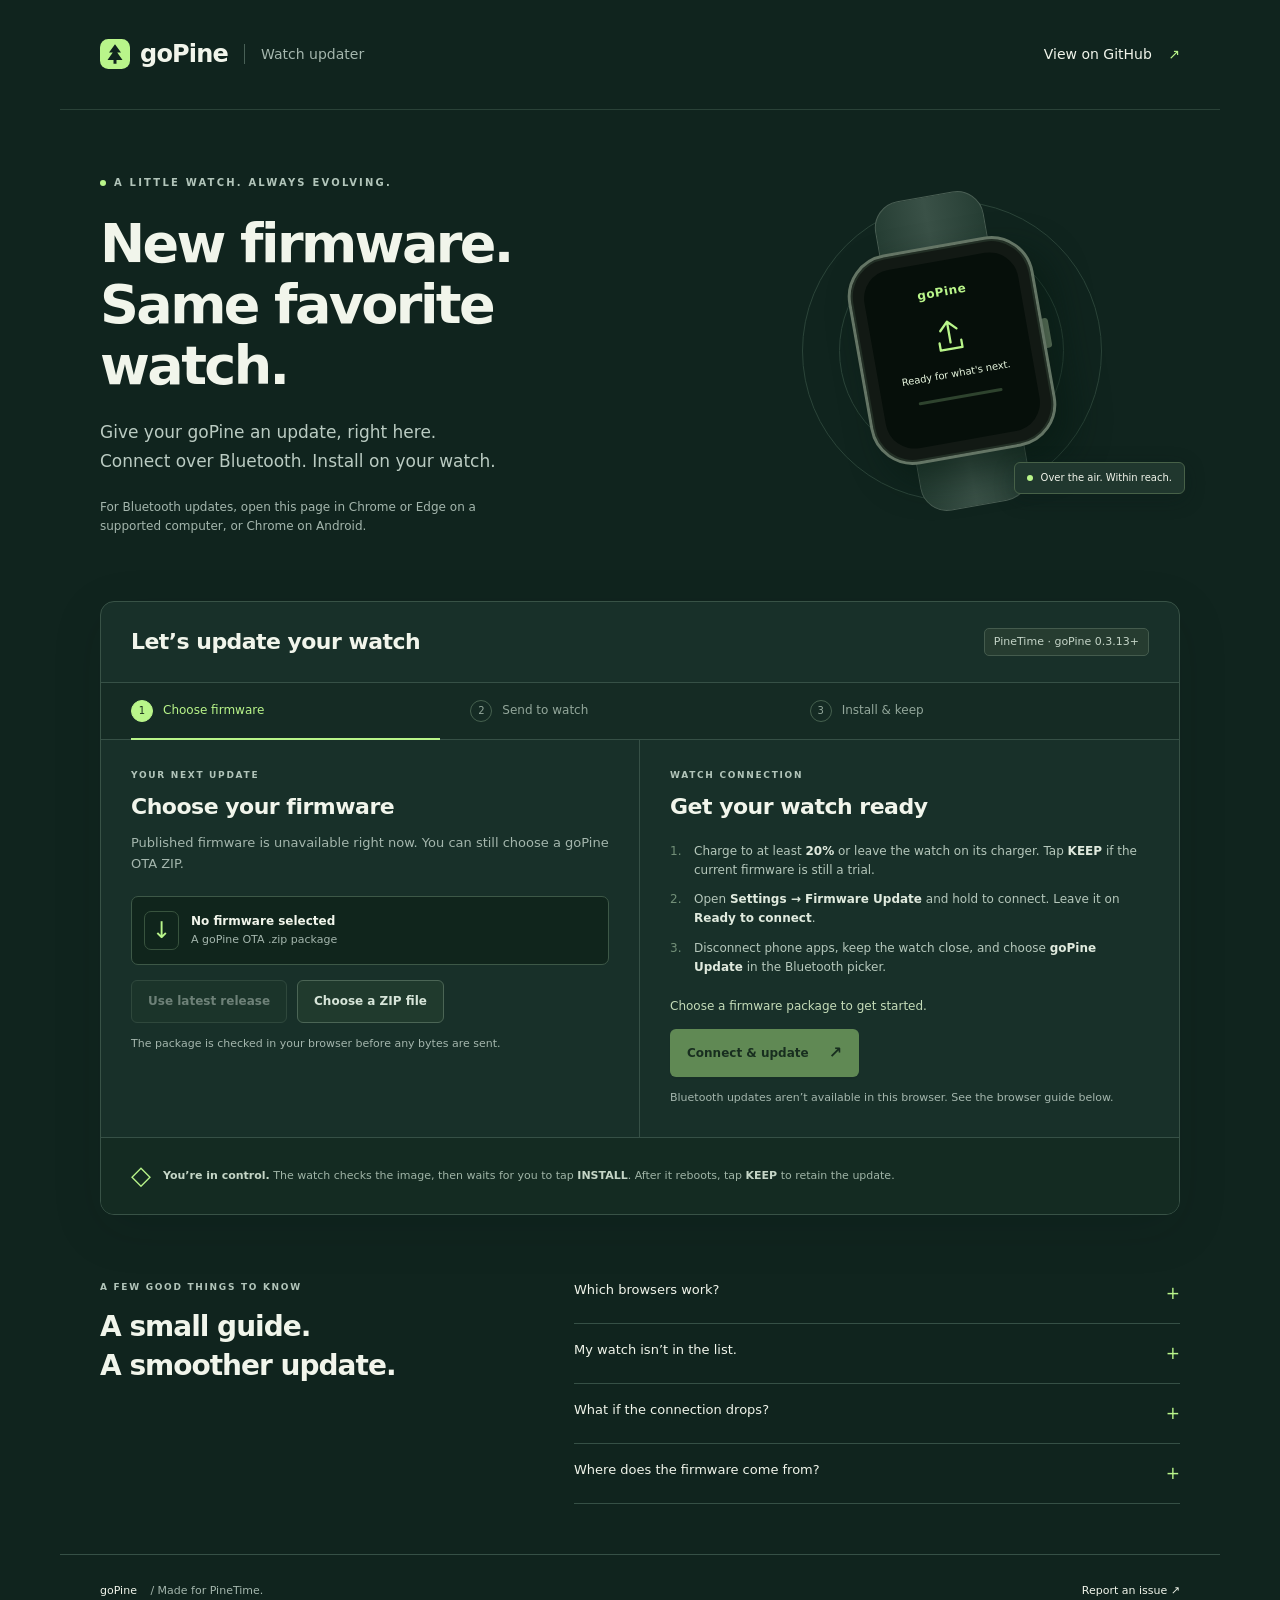
==== web/index.html @ 2ffbff55 "Add Bluetooth browser updater and GitHub Pages deployment" ====
<!doctype html>
<html lang="en">
<head>
  <meta charset="utf-8">
  <meta name="viewport" content="width=device-width,initial-scale=1">
  <meta name="theme-color" content="#10241e">
  <meta name="description" content="Update your goPine PineTime watch directly from your browser over Bluetooth.">
  <meta http-equiv="Content-Security-Policy" content="default-src 'self'; script-src 'self'; style-src 'self'; img-src 'self' data:; connect-src 'self'; object-src 'none'; base-uri 'none'; form-action 'none'">
  <title>goPine · Watch updater</title>
  <link rel="icon" href="icon.svg" type="image/svg+xml">
  <link rel="stylesheet" href="style.css">
  <script type="module" src="app.mjs"></script>
</head>
<body>
  <header class="site-header wrap">
    <a class="brand" href="./" aria-label="goPine updater home"><img src="icon.svg" width="30" height="30" alt="">goPine<span class="brand-divider"></span><span class="brand-label">Watch updater</span></a>
    <a class="source-link" href="https://github.com/Distortions81/goPineTime" target="_blank" rel="noreferrer">View on GitHub <span aria-hidden="true">↗︎</span></a>
  </header>
  <main class="wrap">
    <section class="intro" aria-labelledby="title">
      <div><p class="eyebrow"><span class="dot"></span> A LITTLE WATCH. ALWAYS EVOLVING.</p><h1 id="title">New firmware.<br>Same favorite watch.</h1><p class="lead">Give your goPine an update, right here.<br> Connect over Bluetooth. Install on your watch.</p><p class="browser-note" id="browser-note">Checking browser support…</p></div>
      <div class="watch-scene" aria-hidden="true"><div class="orbit orbit-one"></div><div class="orbit orbit-two"></div><div class="watch-strap"></div><div class="watch-button"></div><div class="watch-body"><div class="watch-screen"><span class="watch-brand">goPine</span><svg class="upload-icon" viewBox="0 0 48 48" fill="none"><path d="M24 32V9m-9 9 9-9 9 9M12 31v8h24v-8" stroke="currentColor" stroke-width="2.5" stroke-linecap="round" stroke-linejoin="round"/></svg><span id="watch-label">Ready for what's next.</span><span class="watch-track"><span id="watch-fill"></span></span></div></div><span class="floating-label"><span class="dot"></span> Over the air. Within reach.</span></div>
    </section>
    <section class="updater" aria-labelledby="updater-title">
      <div class="panel-heading"><h2 id="updater-title">Let’s update your watch</h2><span class="pill">PineTime · goPine 0.3.13+</span></div>
      <ol class="steps" aria-label="Update steps"><li id="step-1" class="active" aria-current="step"><span>1</span>Choose firmware</li><li id="step-2"><span>2</span>Send to watch</li><li id="step-3"><span>3</span>Install &amp; keep</li></ol>
      <div class="updater-grid">
        <section class="firmware-section" aria-labelledby="firmware-title">
          <p class="eyebrow small">YOUR NEXT UPDATE</p><h3 id="firmware-title">Choose your firmware</h3><p class="muted" id="release-description">Looking for a published release…</p>
          <div class="firmware-choice"><div class="file-icon" aria-hidden="true">↓</div><div class="file-info"><strong id="file-name">No firmware selected</strong><span id="file-meta">A goPine OTA .zip package</span></div><span class="validated" id="validated" hidden>Checked</span></div>
          <div class="file-actions"><button id="latest" class="secondary" disabled>Use latest release</button><label class="file-button secondary" id="file-label" for="file">Choose a ZIP file<input type="file" id="file" accept=".zip,application/zip"></label></div>
          <p class="field-note" id="file-help">The package is checked in your browser before any bytes are sent.</p>
          <details id="package-details" hidden><summary>Package details</summary><dl><dt>Version</dt><dd id="package-version"></dd><dt>Size</dt><dd id="package-size"></dd><dt>SHA-256</dt><dd id="package-hash" class="hash"></dd></dl></details>
          <a id="release-link" class="text-link" hidden target="_blank" rel="noreferrer">Release notes <span aria-hidden="true">↗︎</span></a>
        </section>
        <section class="transfer-section" aria-labelledby="transfer-title">
          <p class="eyebrow small">WATCH CONNECTION</p><h3 id="transfer-title">Get your watch ready</h3>
          <ol class="instructions" id="preparation"><li>Charge to at least <strong>20%</strong> or leave the watch on its charger. Tap <strong>KEEP</strong> if the current firmware is still a trial.</li><li>Open <strong>Settings → Firmware Update</strong> and hold to connect. Leave it on <strong>Ready to connect</strong>.</li><li>Disconnect phone apps, keep the watch close, and choose <strong>goPine Update</strong> in the Bluetooth picker.</li></ol>
          <div id="transfer-progress" hidden><div class="progress-heading"><span id="phase">Connecting…</span><strong id="percent">0%</strong></div><progress id="progress" max="100" value="0" aria-label="Firmware bytes acknowledged by watch"></progress><p class="field-note" id="byte-count">Waiting for the watch…</p></div>
          <p id="status" class="status" role="status" aria-live="polite">Choose a firmware package to get started.</p>
          <div class="transfer-actions"><button id="connect" class="primary" disabled>Connect &amp; update <span aria-hidden="true">↗︎</span></button><button id="pause" class="secondary" hidden>Pause</button><button id="resume" class="primary" hidden>Resume transfer</button><button id="confirmed" class="primary" hidden>It booted — I tapped KEEP</button></div>
          <button id="reset" class="text-button" hidden>Start over</button>
          <p class="field-note" id="transfer-help">Keep this tab open and your device awake during the transfer.</p>
        </section>
      </div>
      <div id="error" class="error" role="alert" hidden></div>
      <div class="panel-footer"><span aria-hidden="true">◇</span><p><strong>You’re in control.</strong> The watch checks the image, then waits for you to tap <strong>INSTALL</strong>. After it reboots, tap <strong>KEEP</strong> to retain the update.</p></div>
    </section>
    <section class="help" aria-labelledby="help-title"><div><p class="eyebrow small">A FEW GOOD THINGS TO KNOW</p><h2 id="help-title">A small guide.<br> A smoother update.</h2></div><div class="questions">
      <details><summary>Which browsers work?</summary><p>Use a browser with Web Bluetooth, such as Chrome or Edge on a supported computer, or Chrome on Android. Safari and Firefox don’t provide this connection; iPhone Safari cannot update directly here. Bluetooth availability also depends on your operating system and adapter.</p><p>On Linux, additional browser configuration may be needed. See the <a href="https://developer.chrome.com/docs/capabilities/bluetooth" target="_blank" rel="noreferrer">Chrome Web Bluetooth guide</a>.</p></details>
      <details><summary>My watch isn’t in the list.</summary><p>This page connects to goPine’s in-app updater, available in BLE firmware 0.3.13 and later. Open Settings → Firmware Update and hold to connect. Disconnect your phone app; if needed, temporarily turn off the phone’s Bluetooth. Keep the watch nearby.</p><p>An InfiniTime recovery clock or an older goPine build needs the <a href="https://github.com/Distortions81/goPineTime/blob/main/docs/ota.md" target="_blank" rel="noreferrer">recovery updater</a> first.</p></details>
      <details><summary>What if the connection drops?</summary><p>Leave this page open. It reconnects to the same watch and continues from the bytes the watch has saved. You can also pause and resume. If the watch shows an error, cancel there, then choose Start over here.</p><p>Refreshing or closing this page discards the browser’s transfer session. Cancel the old transfer on the watch before starting a new one.</p></details>
      <details><summary>Where does the firmware come from?</summary><p>The latest-release option uses this project’s published GitHub release. A local ZIP stays in your browser and goes directly to your watch. The updater checks its structure and checksums; these are integrity checks, not a digital signature. Choose local files from a source you trust.</p></details>
    </div></section>
  </main>
  <footer class="site-footer wrap"><span>goPine <span class="muted">/ Made for PineTime.</span></span><a href="https://github.com/Distortions81/goPineTime/issues" target="_blank" rel="noreferrer">Report an issue <span aria-hidden="true">↗︎</span></a></footer>
</body>
</html>
---- web/style.css ----
:root{font-family:Inter,ui-sans-serif,system-ui,-apple-system,BlinkMacSystemFont,"Segoe UI",sans-serif;font-size:16px;line-height:1.6;color:#f1f5eb;background:#10241e;color-scheme:dark;--accent:#b9f58a;--muted:#a4b6ad;--line:#365046;--surface:#183029}*{box-sizing:border-box}body{margin:0}button,input{font:inherit}button,a,label,input,summary{-webkit-tap-highlight-color:transparent}button:focus-visible,a:focus-visible,summary:focus-visible,.file-button:focus-within{outline:3px solid var(--accent);outline-offset:5px}a{color:inherit;text-underline-offset:4px}button{cursor:pointer}button:disabled{cursor:not-allowed;opacity:.45}[hidden]{display:none!important}.wrap{max-width:1160px;margin-inline:auto;padding-inline:40px}.site-header{height:110px;display:flex;align-items:center;justify-content:space-between;border-bottom:1px solid #2a4238}.brand{display:flex;align-items:center;gap:10px;font-size:24px;font-weight:700;text-decoration:none;letter-spacing:-.8px}.brand-divider{height:20px;width:1px;background:#486056;margin:0 6px}.brand-label{font-weight:400;font-size:14px;color:var(--muted);letter-spacing:0}.source-link{font-size:14px;text-decoration:none}.source-link span{margin-left:12px;color:var(--accent)}.intro{display:grid;grid-template-columns:1.3fr 1fr;align-items:center;padding:55px 0 65px;gap:30px}.eyebrow{font-size:10px;letter-spacing:2.2px;font-weight:650;display:flex;align-items:center;gap:8px;color:#b2c5ba}.dot{display:inline-block;width:6px;height:6px;border-radius:50%;background:var(--accent)}h1{font-size:clamp(34px,4.6vw,54px);line-height:1.13;letter-spacing:-2.6px;font-weight:550;margin:22px 0}h2{font-size:22px;line-height:1.35;letter-spacing:-.55px;font-weight:550;margin:0}h3{font-size:22px;line-height:1.3;font-weight:550;letter-spacing:-.5px;margin:11px 0}.lead{font-size:17px;color:#bacbc2;line-height:1.7;margin:0 0 22px}.browser-note{font-size:12px;color:var(--muted);max-width:440px;margin:0}.browser-note.supported::before{content:'✓';color:var(--accent);margin-right:8px}.watch-scene{min-height:300px;position:relative;display:grid;place-items:center}.orbit{border:1px solid #2b4439;border-radius:50%;width:300px;height:300px;position:absolute}.orbit-two{width:225px;height:225px}.watch-strap{width:110px;height:314px;background:linear-gradient(90deg,#263e34,#3a5147 48%,#263e34);border:1px solid #4a5f54;border-radius:27px;transform:rotate(-10deg)}.watch-body{position:absolute;width:188px;height:213px;background:#121914;border:3px solid #647565;border-radius:43px;padding:13px;box-shadow:14px 18px 35px #06181090,inset 0 0 0 2px #222f25;transform:rotate(-10deg)}.watch-button{position:absolute;width:8px;height:30px;border-radius:3px;background:#799074;transform:translate(94px,-18px) rotate(-10deg)}.watch-screen{height:100%;background:#060f0a;border-radius:29px;display:flex;flex-direction:column;align-items:center;padding:22px 8px 20px;color:var(--accent)}.watch-brand{font-size:12px;letter-spacing:.5px;font-weight:600}.upload-icon{width:44px;height:44px;margin:12px 0 9px}.watch-screen>span:nth-of-type(2){font-size:10px;letter-spacing:-.1px;color:#e4f3dc;text-align:center}.watch-track{height:3px;width:85px;background:#2e432e;margin-top:14px;border-radius:3px;overflow:hidden}.watch-track span{display:block;height:100%;width:28%;background:var(--accent);transition:width .3s}.floating-label{position:absolute;right:-5px;bottom:14px;background:#20372e;border:1px solid #476148;border-radius:6px;padding:7px 12px;font-size:10px;box-shadow:0 5px 20px #0b191b50;display:flex;gap:8px;align-items:center}.updater{background:var(--surface);border:1px solid #385246;border-radius:14px;overflow:hidden;box-shadow:0 14px 50px #091b1620}.panel-heading{display:flex;align-items:center;justify-content:space-between;padding:25px 30px}.pill{font-size:11px;color:#c4d4c7;border:1px solid #445b4d;border-radius:5px;padding:4px 9px;background:#263c30}.steps{display:flex;list-style:none;padding:0 30px;margin:0;border-top:1px solid var(--line);border-bottom:1px solid var(--line);background:#152b24}.steps li{display:flex;gap:10px;align-items:center;position:relative;flex:1;font-size:12px;color:#93a79b;padding:17px 0}.steps li.active{color:var(--accent)}.steps li.active::after{content:'';height:2px;background:var(--accent);position:absolute;bottom:-1px;left:0;right:30px}.steps li>span{border:1px solid #45604e;border-radius:50%;width:22px;height:22px;display:grid;place-items:center;font-size:10px}.steps li.active>span{background:var(--accent);color:#18301a;border-color:var(--accent)}.steps li.complete>span{border-color:var(--accent);color:var(--accent)}.updater-grid{display:grid;grid-template-columns:1fr 1fr}.firmware-section,.transfer-section{padding:28px 30px 30px;min-width:0}.firmware-section{border-right:1px solid var(--line)}.small{font-size:9px;letter-spacing:1.7px;margin:0}.muted{color:var(--muted)}#release-description{font-size:13px;min-height:42px;margin:10px 0 21px}.firmware-choice{display:flex;gap:12px;align-items:center;border:1px solid #3d5847;background:#10251c;border-radius:7px;padding:14px 12px;margin:0 0 15px}.file-icon{font-size:23px;color:var(--accent);border:1px solid #38533e;border-radius:7px;display:grid;place-items:center;width:35px;height:39px;flex-shrink:0}.file-info{display:flex;flex:1;min-width:0;flex-direction:column;font-size:12px}.file-info strong{font-weight:550;overflow-wrap:anywhere}.file-info span{font-size:11px;color:var(--muted)}.validated{font-size:9px;border-radius:4px;background:#29462b;padding:2px 5px;color:var(--accent)}.file-actions{display:flex;gap:10px;flex-wrap:wrap}.primary,.secondary{display:inline-flex;align-items:center;justify-content:center;gap:20px;text-align:center;min-height:43px;padding:11px 16px;border-radius:6px;font-size:12px;font-weight:650;border:1px solid transparent;text-decoration:none;line-height:1.5}.primary{background:var(--accent);color:#192d15;box-shadow:0 2px 1px #060d0720}.primary:hover:not(:disabled){background:#cdfca9}.primary span{font-size:16px}.secondary{border-color:#4b6555;color:#d6e4d8;background:#203a2d}.secondary:hover:not(:disabled){background:#2b4737}.file-button{cursor:pointer;position:relative;overflow:hidden}.file-button input{position:absolute;width:100%;height:100%;inset:0;opacity:0;cursor:pointer}.file-button.disabled{opacity:.45;cursor:not-allowed}.file-button input:disabled{cursor:not-allowed}.field-note{font-size:11px;color:var(--muted);margin:12px 0 0;line-height:1.65}.instructions{padding:0;list-style:none;counter-reset:instructions;margin:20px 0}.instructions li{font-size:12px;color:#b5c7bb;padding-left:24px;position:relative;margin-bottom:10px}.instructions li::before{counter-increment:instructions;content:counter(instructions) '.';position:absolute;left:0;color:#728f78}.instructions strong{color:#e0eade;font-weight:550}.status{font-size:12px;color:#c4dbb8;margin:18px 0 12px;min-height:20px}.transfer-actions{display:flex;gap:9px;flex-wrap:wrap}.text-button{background:transparent;border:0;padding:8px 0;font-size:12px;color:var(--muted);text-decoration:underline;text-underline-offset:3px}.panel-footer{display:flex;gap:12px;align-items:center;border-top:1px solid var(--line);padding:17px 30px;background:#142b22}.panel-footer>span{color:var(--accent);font-size:26px}.panel-footer p{margin:0;font-size:11px;color:#9fb4a6}.panel-footer strong{font-weight:600;color:#c5d6c7}.error{margin:0 30px 20px;padding:12px 15px;color:#ffd9b8;border:1px solid #8f694a;background:#49382a;border-radius:6px;font-size:13px;overflow-wrap:anywhere}.progress-heading{display:flex;justify-content:space-between;align-items:center;font-size:12px;margin:24px 0 8px}.progress-heading strong{color:var(--accent);font-size:20px;font-variant-numeric:tabular-nums}progress{appearance:none;width:100%;height:8px;border:0;border-radius:5px;background:#304d38;overflow:hidden}progress::-webkit-progress-bar{background:#304d38}progress::-webkit-progress-value{background:var(--accent);border-radius:5px;transition:width .2s}progress::-moz-progress-bar{background:var(--accent)}#package-details{margin-top:15px;font-size:11px}#package-details summary{color:#c7d9bc}dl{font-size:11px;margin:10px 0}dt{color:var(--muted);margin-top:5px}dd{margin:0}.hash{font:10px/1.6 ui-monospace,monospace;overflow-wrap:anywhere}.text-link{display:inline-block;font-size:11px;margin-top:14px;color:#c5dfa9}.help{display:grid;grid-template-columns:1fr 1.5fr;gap:70px;padding:65px 0 50px}.help h2{font-size:28px;letter-spacing:-1px;margin-top:13px;line-height:1.4}.questions details{border-bottom:1px solid var(--line);padding:16px 0}.questions details:first-child{padding-top:0}.questions summary{font-size:13px;cursor:pointer;list-style:none;display:flex;justify-content:space-between;gap:20px}.questions summary::after{content:'+';color:var(--accent);font-size:17px}.questions details[open] summary::after{content:'−'}.questions p{font-size:12px;color:#abc0b1;margin:13px 0 0}.site-footer{display:flex;justify-content:space-between;align-items:center;border-top:1px solid var(--line);padding-block:27px 35px;font-size:11px}.site-footer a{text-decoration:none}.site-footer .muted{margin-left:10px}#watch-fill{width:0}@media(min-width:1400px){.intro{padding-block:65px 75px}.wrap{max-width:1200px}}@media(max-width:760px){.wrap{padding-inline:22px}.site-header{height:85px}.brand-label,.brand-divider{display:none}.source-link{font-size:12px}.intro{padding:40px 0 45px;gap:5px;grid-template-columns:1.25fr 1fr}h1{font-size:36px;letter-spacing:-1.7px}.lead{font-size:14px}.intro .eyebrow{font-size:8px;letter-spacing:1px}.watch-scene{transform:scale(.8);min-height:260px}.orbit-one{width:260px;height:260px}.floating-label{display:none}.panel-heading{padding:20px;gap:10px;flex-wrap:wrap}.panel-heading h2{font-size:20px}.steps{padding-inline:20px}.steps li{gap:7px;font-size:11px}.steps li.active::after{right:15px}.firmware-section,.transfer-section{padding:23px 20px}.file-actions{flex-direction:column}.file-actions .secondary{width:100%}.help{gap:30px;padding-block:45px}.help h2{font-size:23px}.panel-footer{padding:15px 20px}.error{margin-inline:20px}}@media(max-width:560px){.intro{grid-template-columns:1fr;padding-top:30px}.watch-scene{display:none}h1{font-size:40px;margin-block:20px}.lead br{display:none}.lead{font-size:15px}.updater-grid{grid-template-columns:1fr}.firmware-section{border-right:0;border-bottom:1px solid var(--line)}.file-actions{flex-direction:row}.file-actions .secondary{width:auto;flex:1;white-space:nowrap}.steps{padding-inline:16px}.steps li{flex-direction:column;align-items:flex-start;gap:6px;font-size:10px;padding-block:14px}.steps li.active::after{right:13px}.steps li>span{width:20px;height:20px}.panel-heading{padding:20px}.pill{font-size:10px}.help{grid-template-columns:1fr;gap:25px;padding-block:35px}.help h2 br{display:none}.help h2{font-size:24px}.site-footer{gap:15px;align-items:flex-start}.site-footer .muted{display:block;margin:3px 0 0}.primary{min-height:46px}#transfer-help{margin-top:14px}.panel-footer{align-items:flex-start}.browser-note{font-size:11px}.questions summary{font-size:14px}.questions p{font-size:13px}}@media(prefers-reduced-motion:reduce){*{transition:none!important}}
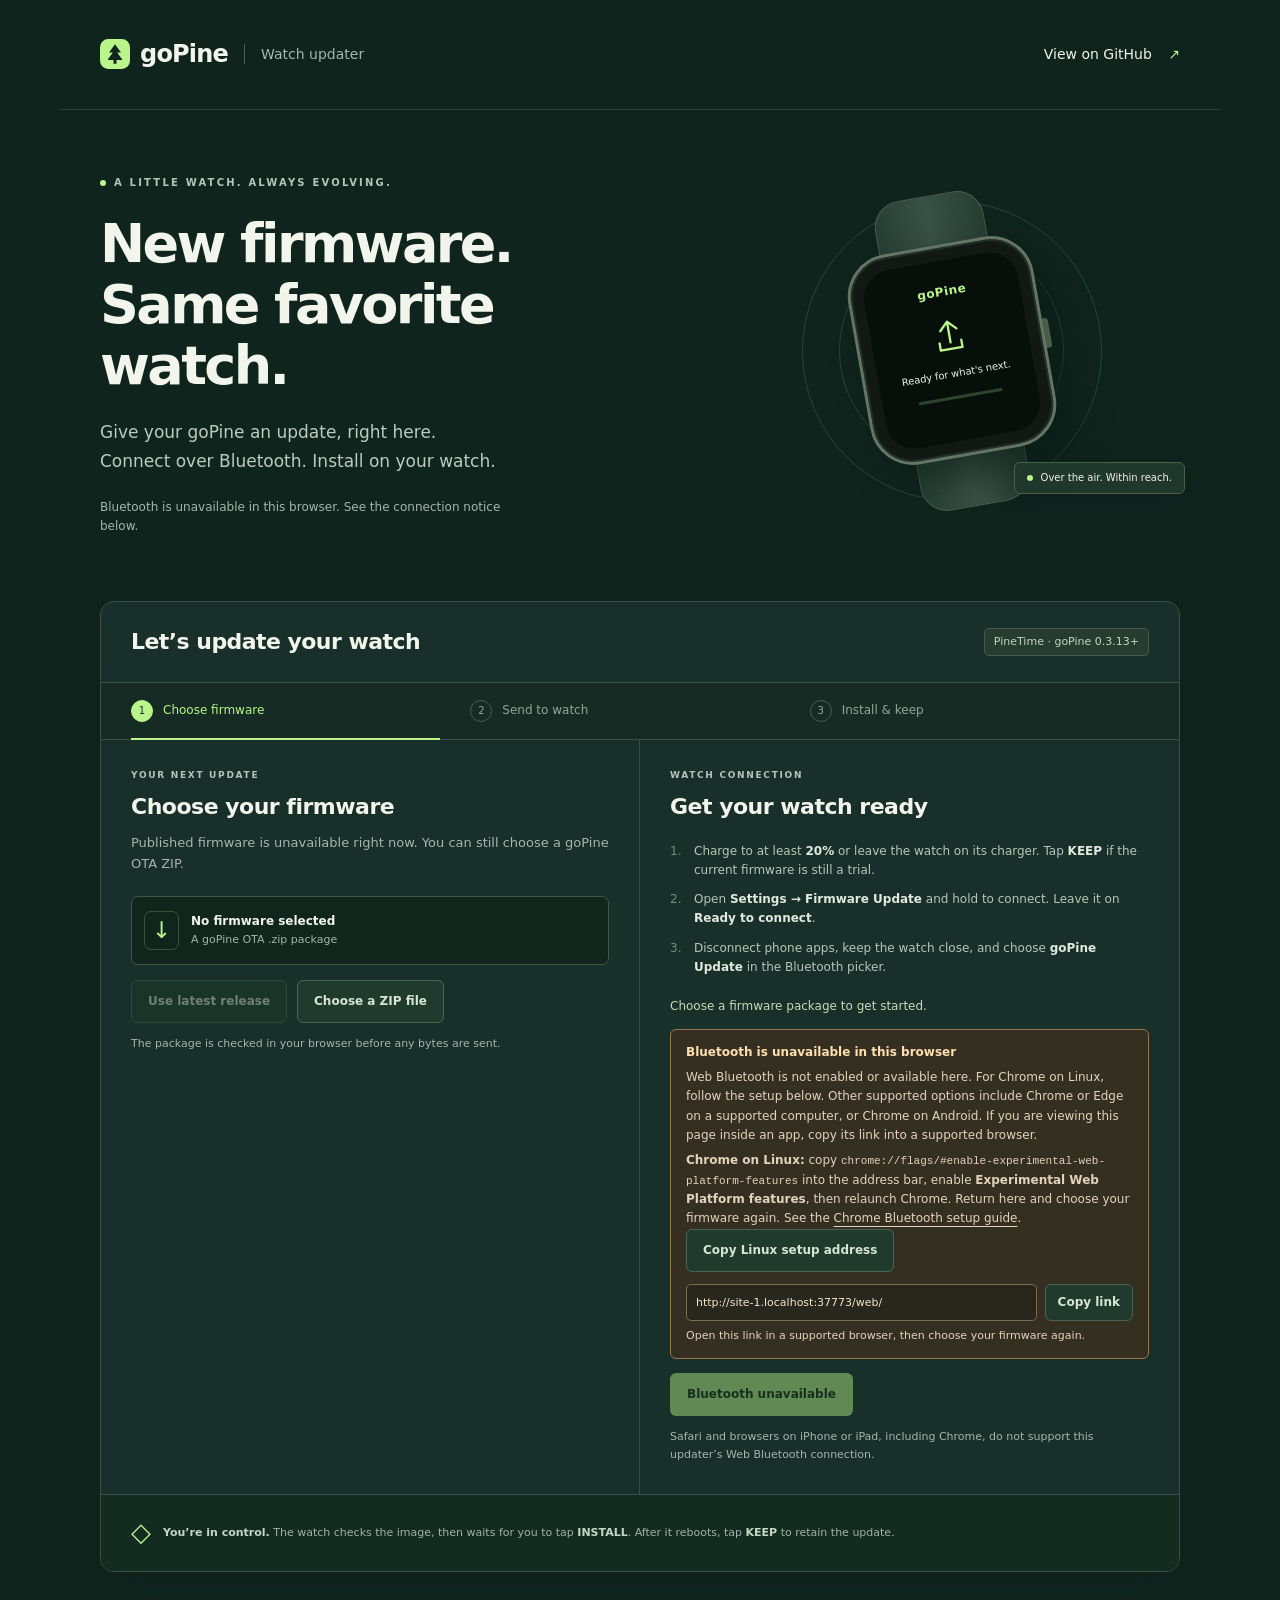
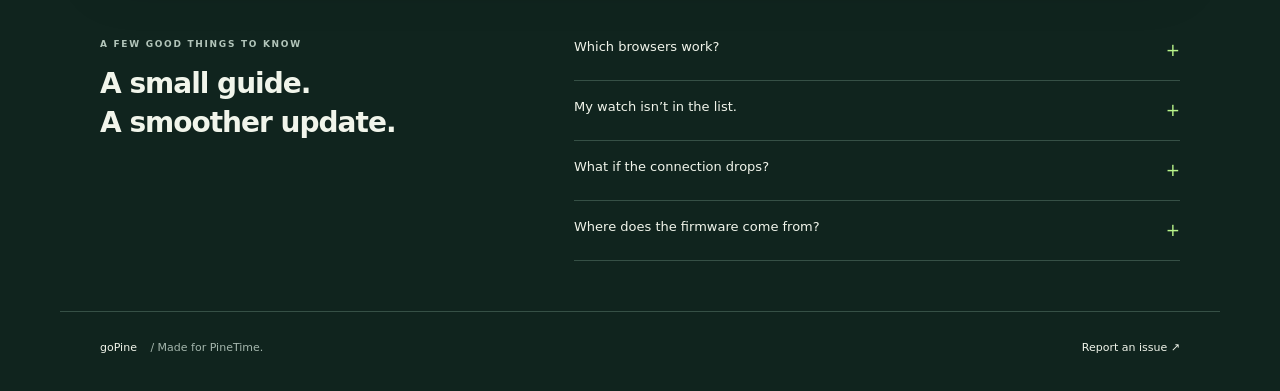
==== commit 0e9ce17f: "Explain disabled Bluetooth updates and link Linux Chrome setup" ====
--- a/web/index.html
+++ b/web/index.html
@@ -38,7 +38,13 @@
           <ol class="instructions" id="preparation"><li>Charge to at least <strong>20%</strong> or leave the watch on its charger. Tap <strong>KEEP</strong> if the current firmware is still a trial.</li><li>Open <strong>Settings → Firmware Update</strong> and hold to connect. Leave it on <strong>Ready to connect</strong>.</li><li>Disconnect phone apps, keep the watch close, and choose <strong>goPine Update</strong> in the Bluetooth picker.</li></ol>
           <div id="transfer-progress" hidden><div class="progress-heading"><span id="phase">Connecting…</span><strong id="percent">0%</strong></div><progress id="progress" max="100" value="0" aria-label="Firmware bytes acknowledged by watch"></progress><p class="field-note" id="byte-count">Waiting for the watch…</p></div>
           <p id="status" class="status" role="status" aria-live="polite">Choose a firmware package to get started.</p>
-          <div class="transfer-actions"><button id="connect" class="primary" disabled>Connect &amp; update <span aria-hidden="true">↗︎</span></button><button id="pause" class="secondary" hidden>Pause</button><button id="resume" class="primary" hidden>Resume transfer</button><button id="confirmed" class="primary" hidden>It booted — I tapped KEEP</button></div>
+          <div id="connection-notice" class="connection-notice">
+            <strong id="connection-title">Choose firmware first</strong>
+            <p id="connect-reason">Select a published release or choose a goPine OTA ZIP. The connection button becomes available when its checks pass.</p>
+            <div id="linux-help" hidden><p><strong>Chrome on Linux:</strong> copy <code id="linux-flag">chrome://flags/#enable-experimental-web-platform-features</code> into the address bar, enable <strong>Experimental Web Platform features</strong>, then relaunch Chrome. Return here and choose your firmware again. See the <a href="https://developer.chrome.com/docs/capabilities/bluetooth" target="_blank" rel="noreferrer">Chrome Bluetooth setup guide</a>.</p><button id="copy-flag" class="secondary">Copy Linux setup address</button><p id="flag-copy-status" role="status" aria-live="polite"></p></div>
+            <div id="browser-handoff" hidden><div class="copy-link-row"><input id="updater-url" type="text" readonly aria-label="Updater page address"><button id="copy-link" class="secondary">Copy link</button></div><p id="copy-status" role="status" aria-live="polite">Open this link in a supported browser, then choose your firmware again.</p></div>
+          </div>
+          <div class="transfer-actions"><button id="connect" class="primary" aria-describedby="connect-reason" disabled>Connect &amp; update <span aria-hidden="true">↗︎</span></button><button id="pause" class="secondary" hidden>Pause</button><button id="resume" class="primary" hidden>Resume transfer</button><button id="confirmed" class="primary" hidden>It booted — I tapped KEEP</button></div>
           <button id="reset" class="text-button" hidden>Start over</button>
           <p class="field-note" id="transfer-help">Keep this tab open and your device awake during the transfer.</p>
         </section>
@@ -47,7 +53,7 @@
       <div class="panel-footer"><span aria-hidden="true">◇</span><p><strong>You’re in control.</strong> The watch checks the image, then waits for you to tap <strong>INSTALL</strong>. After it reboots, tap <strong>KEEP</strong> to retain the update.</p></div>
     </section>
     <section class="help" aria-labelledby="help-title"><div><p class="eyebrow small">A FEW GOOD THINGS TO KNOW</p><h2 id="help-title">A small guide.<br> A smoother update.</h2></div><div class="questions">
-      <details><summary>Which browsers work?</summary><p>Use a browser with Web Bluetooth, such as Chrome or Edge on a supported computer, or Chrome on Android. Safari and Firefox don’t provide this connection; iPhone Safari cannot update directly here. Bluetooth availability also depends on your operating system and adapter.</p><p>On Linux, additional browser configuration may be needed. See the <a href="https://developer.chrome.com/docs/capabilities/bluetooth" target="_blank" rel="noreferrer">Chrome Web Bluetooth guide</a>.</p></details>
+      <details><summary>Which browsers work?</summary><p>Use a browser with Web Bluetooth, such as Chrome or Edge on a supported computer, or Chrome on Android. Safari and Firefox don’t provide this connection. Browsers on iPhone or iPad, including Chrome, cannot update directly here. Bluetooth availability also depends on your operating system and adapter.</p><p>Browsers embedded inside apps may not expose Bluetooth. Copy this page’s link into a supported browser and choose your firmware there. In Chrome on Linux, open <code>chrome://flags/#enable-experimental-web-platform-features</code>, enable <strong>Experimental Web Platform features</strong>, then relaunch Chrome. See the <a href="https://developer.chrome.com/docs/capabilities/bluetooth" target="_blank" rel="noreferrer">Chrome Web Bluetooth guide</a>.</p></details>
       <details><summary>My watch isn’t in the list.</summary><p>This page connects to goPine’s in-app updater, available in BLE firmware 0.3.13 and later. Open Settings → Firmware Update and hold to connect. Disconnect your phone app; if needed, temporarily turn off the phone’s Bluetooth. Keep the watch nearby.</p><p>An InfiniTime recovery clock or an older goPine build needs the <a href="https://github.com/Distortions81/goPineTime/blob/main/docs/ota.md" target="_blank" rel="noreferrer">recovery updater</a> first.</p></details>
       <details><summary>What if the connection drops?</summary><p>Leave this page open. It reconnects to the same watch and continues from the bytes the watch has saved. You can also pause and resume. If the watch shows an error, cancel there, then choose Start over here.</p><p>Refreshing or closing this page discards the browser’s transfer session. Cancel the old transfer on the watch before starting a new one.</p></details>
       <details><summary>Where does the firmware come from?</summary><p>The latest-release option uses this project’s published GitHub release. A local ZIP stays in your browser and goes directly to your watch. The updater checks its structure and checksums; these are integrity checks, not a digital signature. Choose local files from a source you trust.</p></details>
--- a/web/style.css
+++ b/web/style.css
@@ -1 +1,2 @@
 :root{font-family:Inter,ui-sans-serif,system-ui,-apple-system,BlinkMacSystemFont,"Segoe UI",sans-serif;font-size:16px;line-height:1.6;color:#f1f5eb;background:#10241e;color-scheme:dark;--accent:#b9f58a;--muted:#a4b6ad;--line:#365046;--surface:#183029}*{box-sizing:border-box}body{margin:0}button,input{font:inherit}button,a,label,input,summary{-webkit-tap-highlight-color:transparent}button:focus-visible,a:focus-visible,summary:focus-visible,.file-button:focus-within{outline:3px solid var(--accent);outline-offset:5px}a{color:inherit;text-underline-offset:4px}button{cursor:pointer}button:disabled{cursor:not-allowed;opacity:.45}[hidden]{display:none!important}.wrap{max-width:1160px;margin-inline:auto;padding-inline:40px}.site-header{height:110px;display:flex;align-items:center;justify-content:space-between;border-bottom:1px solid #2a4238}.brand{display:flex;align-items:center;gap:10px;font-size:24px;font-weight:700;text-decoration:none;letter-spacing:-.8px}.brand-divider{height:20px;width:1px;background:#486056;margin:0 6px}.brand-label{font-weight:400;font-size:14px;color:var(--muted);letter-spacing:0}.source-link{font-size:14px;text-decoration:none}.source-link span{margin-left:12px;color:var(--accent)}.intro{display:grid;grid-template-columns:1.3fr 1fr;align-items:center;padding:55px 0 65px;gap:30px}.eyebrow{font-size:10px;letter-spacing:2.2px;font-weight:650;display:flex;align-items:center;gap:8px;color:#b2c5ba}.dot{display:inline-block;width:6px;height:6px;border-radius:50%;background:var(--accent)}h1{font-size:clamp(34px,4.6vw,54px);line-height:1.13;letter-spacing:-2.6px;font-weight:550;margin:22px 0}h2{font-size:22px;line-height:1.35;letter-spacing:-.55px;font-weight:550;margin:0}h3{font-size:22px;line-height:1.3;font-weight:550;letter-spacing:-.5px;margin:11px 0}.lead{font-size:17px;color:#bacbc2;line-height:1.7;margin:0 0 22px}.browser-note{font-size:12px;color:var(--muted);max-width:440px;margin:0}.browser-note.supported::before{content:'✓';color:var(--accent);margin-right:8px}.watch-scene{min-height:300px;position:relative;display:grid;place-items:center}.orbit{border:1px solid #2b4439;border-radius:50%;width:300px;height:300px;position:absolute}.orbit-two{width:225px;height:225px}.watch-strap{width:110px;height:314px;background:linear-gradient(90deg,#263e34,#3a5147 48%,#263e34);border:1px solid #4a5f54;border-radius:27px;transform:rotate(-10deg)}.watch-body{position:absolute;width:188px;height:213px;background:#121914;border:3px solid #647565;border-radius:43px;padding:13px;box-shadow:14px 18px 35px #06181090,inset 0 0 0 2px #222f25;transform:rotate(-10deg)}.watch-button{position:absolute;width:8px;height:30px;border-radius:3px;background:#799074;transform:translate(94px,-18px) rotate(-10deg)}.watch-screen{height:100%;background:#060f0a;border-radius:29px;display:flex;flex-direction:column;align-items:center;padding:22px 8px 20px;color:var(--accent)}.watch-brand{font-size:12px;letter-spacing:.5px;font-weight:600}.upload-icon{width:44px;height:44px;margin:12px 0 9px}.watch-screen>span:nth-of-type(2){font-size:10px;letter-spacing:-.1px;color:#e4f3dc;text-align:center}.watch-track{height:3px;width:85px;background:#2e432e;margin-top:14px;border-radius:3px;overflow:hidden}.watch-track span{display:block;height:100%;width:28%;background:var(--accent);transition:width .3s}.floating-label{position:absolute;right:-5px;bottom:14px;background:#20372e;border:1px solid #476148;border-radius:6px;padding:7px 12px;font-size:10px;box-shadow:0 5px 20px #0b191b50;display:flex;gap:8px;align-items:center}.updater{background:var(--surface);border:1px solid #385246;border-radius:14px;overflow:hidden;box-shadow:0 14px 50px #091b1620}.panel-heading{display:flex;align-items:center;justify-content:space-between;padding:25px 30px}.pill{font-size:11px;color:#c4d4c7;border:1px solid #445b4d;border-radius:5px;padding:4px 9px;background:#263c30}.steps{display:flex;list-style:none;padding:0 30px;margin:0;border-top:1px solid var(--line);border-bottom:1px solid var(--line);background:#152b24}.steps li{display:flex;gap:10px;align-items:center;position:relative;flex:1;font-size:12px;color:#93a79b;padding:17px 0}.steps li.active{color:var(--accent)}.steps li.active::after{content:'';height:2px;background:var(--accent);position:absolute;bottom:-1px;left:0;right:30px}.steps li>span{border:1px solid #45604e;border-radius:50%;width:22px;height:22px;display:grid;place-items:center;font-size:10px}.steps li.active>span{background:var(--accent);color:#18301a;border-color:var(--accent)}.steps li.complete>span{border-color:var(--accent);color:var(--accent)}.updater-grid{display:grid;grid-template-columns:1fr 1fr}.firmware-section,.transfer-section{padding:28px 30px 30px;min-width:0}.firmware-section{border-right:1px solid var(--line)}.small{font-size:9px;letter-spacing:1.7px;margin:0}.muted{color:var(--muted)}#release-description{font-size:13px;min-height:42px;margin:10px 0 21px}.firmware-choice{display:flex;gap:12px;align-items:center;border:1px solid #3d5847;background:#10251c;border-radius:7px;padding:14px 12px;margin:0 0 15px}.file-icon{font-size:23px;color:var(--accent);border:1px solid #38533e;border-radius:7px;display:grid;place-items:center;width:35px;height:39px;flex-shrink:0}.file-info{display:flex;flex:1;min-width:0;flex-direction:column;font-size:12px}.file-info strong{font-weight:550;overflow-wrap:anywhere}.file-info span{font-size:11px;color:var(--muted)}.validated{font-size:9px;border-radius:4px;background:#29462b;padding:2px 5px;color:var(--accent)}.file-actions{display:flex;gap:10px;flex-wrap:wrap}.primary,.secondary{display:inline-flex;align-items:center;justify-content:center;gap:20px;text-align:center;min-height:43px;padding:11px 16px;border-radius:6px;font-size:12px;font-weight:650;border:1px solid transparent;text-decoration:none;line-height:1.5}.primary{background:var(--accent);color:#192d15;box-shadow:0 2px 1px #060d0720}.primary:hover:not(:disabled){background:#cdfca9}.primary span{font-size:16px}.secondary{border-color:#4b6555;color:#d6e4d8;background:#203a2d}.secondary:hover:not(:disabled){background:#2b4737}.file-button{cursor:pointer;position:relative;overflow:hidden}.file-button input{position:absolute;width:100%;height:100%;inset:0;opacity:0;cursor:pointer}.file-button.disabled{opacity:.45;cursor:not-allowed}.file-button input:disabled{cursor:not-allowed}.field-note{font-size:11px;color:var(--muted);margin:12px 0 0;line-height:1.65}.instructions{padding:0;list-style:none;counter-reset:instructions;margin:20px 0}.instructions li{font-size:12px;color:#b5c7bb;padding-left:24px;position:relative;margin-bottom:10px}.instructions li::before{counter-increment:instructions;content:counter(instructions) '.';position:absolute;left:0;color:#728f78}.instructions strong{color:#e0eade;font-weight:550}.status{font-size:12px;color:#c4dbb8;margin:18px 0 12px;min-height:20px}.transfer-actions{display:flex;gap:9px;flex-wrap:wrap}.text-button{background:transparent;border:0;padding:8px 0;font-size:12px;color:var(--muted);text-decoration:underline;text-underline-offset:3px}.panel-footer{display:flex;gap:12px;align-items:center;border-top:1px solid var(--line);padding:17px 30px;background:#142b22}.panel-footer>span{color:var(--accent);font-size:26px}.panel-footer p{margin:0;font-size:11px;color:#9fb4a6}.panel-footer strong{font-weight:600;color:#c5d6c7}.error{margin:0 30px 20px;padding:12px 15px;color:#ffd9b8;border:1px solid #8f694a;background:#49382a;border-radius:6px;font-size:13px;overflow-wrap:anywhere}.progress-heading{display:flex;justify-content:space-between;align-items:center;font-size:12px;margin:24px 0 8px}.progress-heading strong{color:var(--accent);font-size:20px;font-variant-numeric:tabular-nums}progress{appearance:none;width:100%;height:8px;border:0;border-radius:5px;background:#304d38;overflow:hidden}progress::-webkit-progress-bar{background:#304d38}progress::-webkit-progress-value{background:var(--accent);border-radius:5px;transition:width .2s}progress::-moz-progress-bar{background:var(--accent)}#package-details{margin-top:15px;font-size:11px}#package-details summary{color:#c7d9bc}dl{font-size:11px;margin:10px 0}dt{color:var(--muted);margin-top:5px}dd{margin:0}.hash{font:10px/1.6 ui-monospace,monospace;overflow-wrap:anywhere}.text-link{display:inline-block;font-size:11px;margin-top:14px;color:#c5dfa9}.help{display:grid;grid-template-columns:1fr 1.5fr;gap:70px;padding:65px 0 50px}.help h2{font-size:28px;letter-spacing:-1px;margin-top:13px;line-height:1.4}.questions details{border-bottom:1px solid var(--line);padding:16px 0}.questions details:first-child{padding-top:0}.questions summary{font-size:13px;cursor:pointer;list-style:none;display:flex;justify-content:space-between;gap:20px}.questions summary::after{content:'+';color:var(--accent);font-size:17px}.questions details[open] summary::after{content:'−'}.questions p{font-size:12px;color:#abc0b1;margin:13px 0 0}.site-footer{display:flex;justify-content:space-between;align-items:center;border-top:1px solid var(--line);padding-block:27px 35px;font-size:11px}.site-footer a{text-decoration:none}.site-footer .muted{margin-left:10px}#watch-fill{width:0}@media(min-width:1400px){.intro{padding-block:65px 75px}.wrap{max-width:1200px}}@media(max-width:760px){.wrap{padding-inline:22px}.site-header{height:85px}.brand-label,.brand-divider{display:none}.source-link{font-size:12px}.intro{padding:40px 0 45px;gap:5px;grid-template-columns:1.25fr 1fr}h1{font-size:36px;letter-spacing:-1.7px}.lead{font-size:14px}.intro .eyebrow{font-size:8px;letter-spacing:1px}.watch-scene{transform:scale(.8);min-height:260px}.orbit-one{width:260px;height:260px}.floating-label{display:none}.panel-heading{padding:20px;gap:10px;flex-wrap:wrap}.panel-heading h2{font-size:20px}.steps{padding-inline:20px}.steps li{gap:7px;font-size:11px}.steps li.active::after{right:15px}.firmware-section,.transfer-section{padding:23px 20px}.file-actions{flex-direction:column}.file-actions .secondary{width:100%}.help{gap:30px;padding-block:45px}.help h2{font-size:23px}.panel-footer{padding:15px 20px}.error{margin-inline:20px}}@media(max-width:560px){.intro{grid-template-columns:1fr;padding-top:30px}.watch-scene{display:none}h1{font-size:40px;margin-block:20px}.lead br{display:none}.lead{font-size:15px}.updater-grid{grid-template-columns:1fr}.firmware-section{border-right:0;border-bottom:1px solid var(--line)}.file-actions{flex-direction:row}.file-actions .secondary{width:auto;flex:1;white-space:nowrap}.steps{padding-inline:16px}.steps li{flex-direction:column;align-items:flex-start;gap:6px;font-size:10px;padding-block:14px}.steps li.active::after{right:13px}.steps li>span{width:20px;height:20px}.panel-heading{padding:20px}.pill{font-size:10px}.help{grid-template-columns:1fr;gap:25px;padding-block:35px}.help h2 br{display:none}.help h2{font-size:24px}.site-footer{gap:15px;align-items:flex-start}.site-footer .muted{display:block;margin:3px 0 0}.primary{min-height:46px}#transfer-help{margin-top:14px}.panel-footer{align-items:flex-start}.browser-note{font-size:11px}.questions summary{font-size:14px}.questions p{font-size:13px}}@media(prefers-reduced-motion:reduce){*{transition:none!important}}
+.connection-notice{padding:13px 15px;margin:0 0 14px;border:1px solid #486047;border-radius:6px;background:#15291f;font-size:12px;line-height:1.6}.connection-notice>strong{display:block;color:#dbebd0;font-weight:650}.connection-notice p{margin:6px 0 0;color:#baceb1}.connection-notice.unavailable{border-color:#99764c;background:#352f21}.connection-notice.unavailable>strong{color:#ffe0b1}.connection-notice.unavailable p{color:#e2d4bc}.connection-notice code,.questions code{font-size:11px;overflow-wrap:anywhere}.copy-link-row{display:flex;gap:8px;margin-top:12px}.copy-link-row input{flex:1;min-width:0;width:100%;border:1px solid #796d53;background:#28271d;color:#f3e5c9;padding:9px;border-radius:5px;font-size:11px}.copy-link-row .secondary{flex-shrink:0;min-height:37px;padding:8px 12px}.connection-notice #copy-status{font-size:11px}input:focus-visible{outline:3px solid var(--accent);outline-offset:3px}
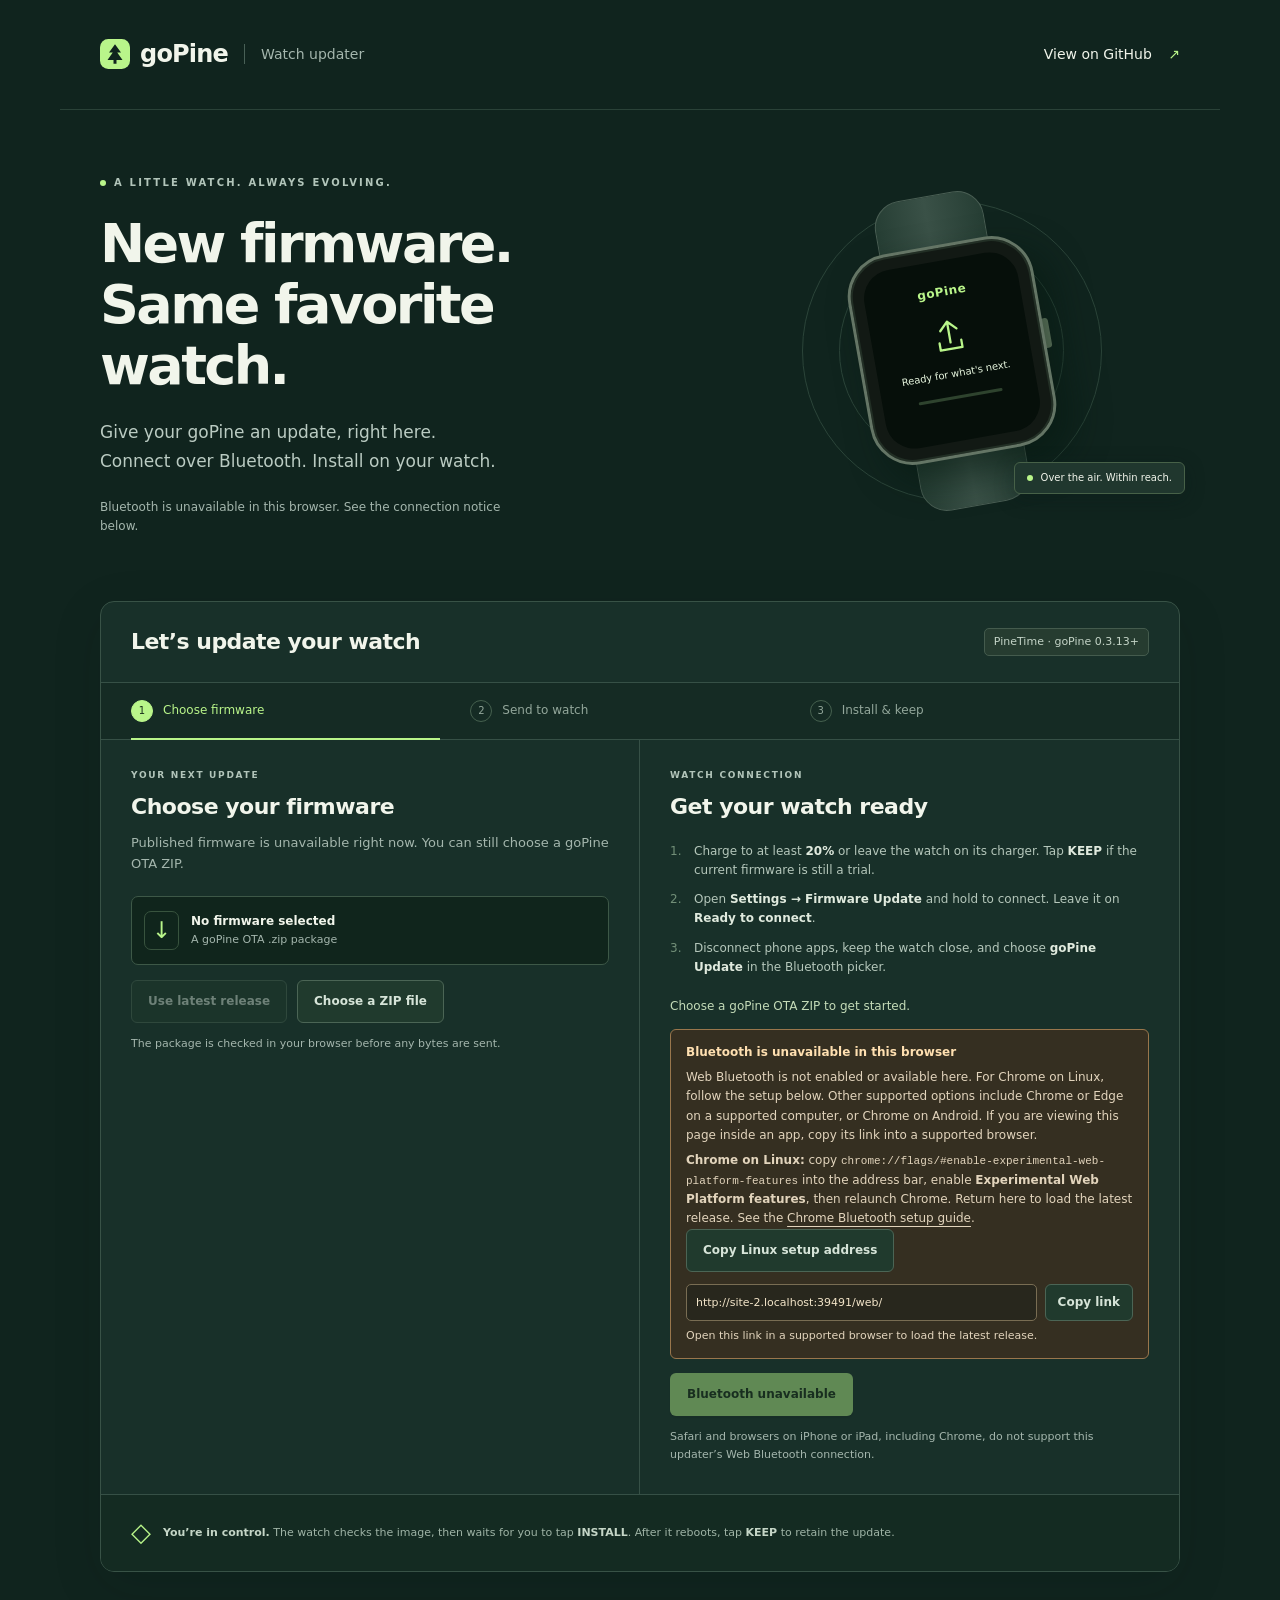
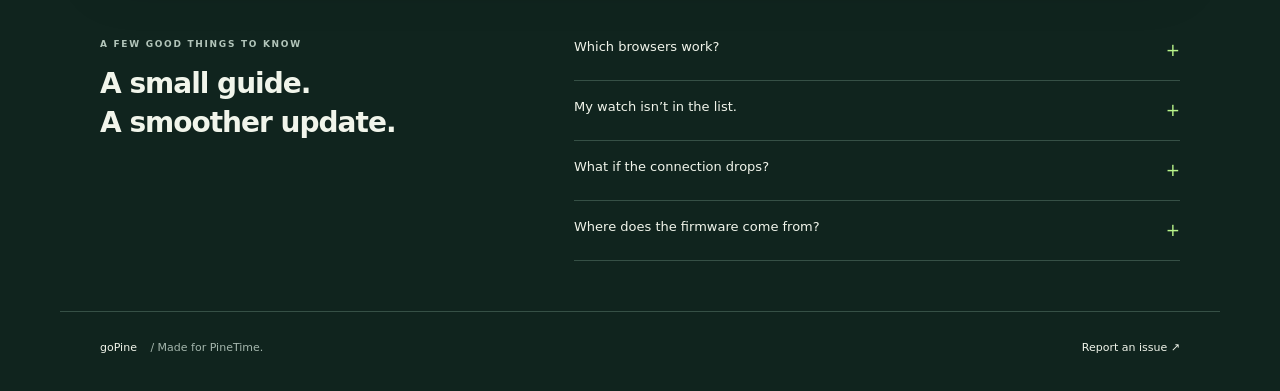
==== commit 73951691: "Load latest firmware automatically and recover Bluetooth timeouts" ====
--- a/web/index.html
+++ b/web/index.html
@@ -37,12 +37,12 @@
           <p class="eyebrow small">WATCH CONNECTION</p><h3 id="transfer-title">Get your watch ready</h3>
           <ol class="instructions" id="preparation"><li>Charge to at least <strong>20%</strong> or leave the watch on its charger. Tap <strong>KEEP</strong> if the current firmware is still a trial.</li><li>Open <strong>Settings → Firmware Update</strong> and hold to connect. Leave it on <strong>Ready to connect</strong>.</li><li>Disconnect phone apps, keep the watch close, and choose <strong>goPine Update</strong> in the Bluetooth picker.</li></ol>
           <div id="transfer-progress" hidden><div class="progress-heading"><span id="phase">Connecting…</span><strong id="percent">0%</strong></div><progress id="progress" max="100" value="0" aria-label="Firmware bytes acknowledged by watch"></progress><p class="field-note" id="byte-count">Waiting for the watch…</p></div>
-          <p id="status" class="status" role="status" aria-live="polite">Choose a firmware package to get started.</p>
+          <p id="status" class="status" role="status" aria-live="polite">Loading the latest published firmware…</p>
           <div id="connection-notice" class="connection-notice">
             <strong id="connection-title">Choose firmware first</strong>
             <p id="connect-reason">Select a published release or choose a goPine OTA ZIP. The connection button becomes available when its checks pass.</p>
-            <div id="linux-help" hidden><p><strong>Chrome on Linux:</strong> copy <code id="linux-flag">chrome://flags/#enable-experimental-web-platform-features</code> into the address bar, enable <strong>Experimental Web Platform features</strong>, then relaunch Chrome. Return here and choose your firmware again. See the <a href="https://developer.chrome.com/docs/capabilities/bluetooth" target="_blank" rel="noreferrer">Chrome Bluetooth setup guide</a>.</p><button id="copy-flag" class="secondary">Copy Linux setup address</button><p id="flag-copy-status" role="status" aria-live="polite"></p></div>
-            <div id="browser-handoff" hidden><div class="copy-link-row"><input id="updater-url" type="text" readonly aria-label="Updater page address"><button id="copy-link" class="secondary">Copy link</button></div><p id="copy-status" role="status" aria-live="polite">Open this link in a supported browser, then choose your firmware again.</p></div>
+            <div id="linux-help" hidden><p><strong>Chrome on Linux:</strong> copy <code id="linux-flag">chrome://flags/#enable-experimental-web-platform-features</code> into the address bar, enable <strong>Experimental Web Platform features</strong>, then relaunch Chrome. Return here to load the latest release. See the <a href="https://developer.chrome.com/docs/capabilities/bluetooth" target="_blank" rel="noreferrer">Chrome Bluetooth setup guide</a>.</p><button id="copy-flag" class="secondary">Copy Linux setup address</button><p id="flag-copy-status" role="status" aria-live="polite"></p></div>
+            <div id="browser-handoff" hidden><div class="copy-link-row"><input id="updater-url" type="text" readonly aria-label="Updater page address"><button id="copy-link" class="secondary">Copy link</button></div><p id="copy-status" role="status" aria-live="polite">Open this link in a supported browser to load the latest release.</p></div>
           </div>
           <div class="transfer-actions"><button id="connect" class="primary" aria-describedby="connect-reason" disabled>Connect &amp; update <span aria-hidden="true">↗︎</span></button><button id="pause" class="secondary" hidden>Pause</button><button id="resume" class="primary" hidden>Resume transfer</button><button id="confirmed" class="primary" hidden>It booted — I tapped KEEP</button></div>
           <button id="reset" class="text-button" hidden>Start over</button>
@@ -56,7 +56,7 @@
       <details><summary>Which browsers work?</summary><p>Use a browser with Web Bluetooth, such as Chrome or Edge on a supported computer, or Chrome on Android. Safari and Firefox don’t provide this connection. Browsers on iPhone or iPad, including Chrome, cannot update directly here. Bluetooth availability also depends on your operating system and adapter.</p><p>Browsers embedded inside apps may not expose Bluetooth. Copy this page’s link into a supported browser and choose your firmware there. In Chrome on Linux, open <code>chrome://flags/#enable-experimental-web-platform-features</code>, enable <strong>Experimental Web Platform features</strong>, then relaunch Chrome. See the <a href="https://developer.chrome.com/docs/capabilities/bluetooth" target="_blank" rel="noreferrer">Chrome Web Bluetooth guide</a>.</p></details>
       <details><summary>My watch isn’t in the list.</summary><p>This page connects to goPine’s in-app updater, available in BLE firmware 0.3.13 and later. Open Settings → Firmware Update and hold to connect. Disconnect your phone app; if needed, temporarily turn off the phone’s Bluetooth. Keep the watch nearby.</p><p>An InfiniTime recovery clock or an older goPine build needs the <a href="https://github.com/Distortions81/goPineTime/blob/main/docs/ota.md" target="_blank" rel="noreferrer">recovery updater</a> first.</p></details>
       <details><summary>What if the connection drops?</summary><p>Leave this page open. It reconnects to the same watch and continues from the bytes the watch has saved. You can also pause and resume. If the watch shows an error, cancel there, then choose Start over here.</p><p>Refreshing or closing this page discards the browser’s transfer session. Cancel the old transfer on the watch before starting a new one.</p></details>
-      <details><summary>Where does the firmware come from?</summary><p>The latest-release option uses this project’s published GitHub release. A local ZIP stays in your browser and goes directly to your watch. The updater checks its structure and checksums; these are integrity checks, not a digital signature. Choose local files from a source you trust.</p></details>
+      <details><summary>Where does the firmware come from?</summary><p>The page downloads and checks this project’s latest published GitHub release automatically. Bluetooth only connects after you choose Connect &amp; update and select your watch. You can also choose a local ZIP, which stays in your browser and goes directly to your watch. The updater checks its structure and checksums; these are integrity checks, not a digital signature. Choose local files from a source you trust.</p></details>
     </div></section>
   </main>
   <footer class="site-footer wrap"><span>goPine <span class="muted">/ Made for PineTime.</span></span><a href="https://github.com/Distortions81/goPineTime/issues" target="_blank" rel="noreferrer">Report an issue <span aria-hidden="true">↗︎</span></a></footer>
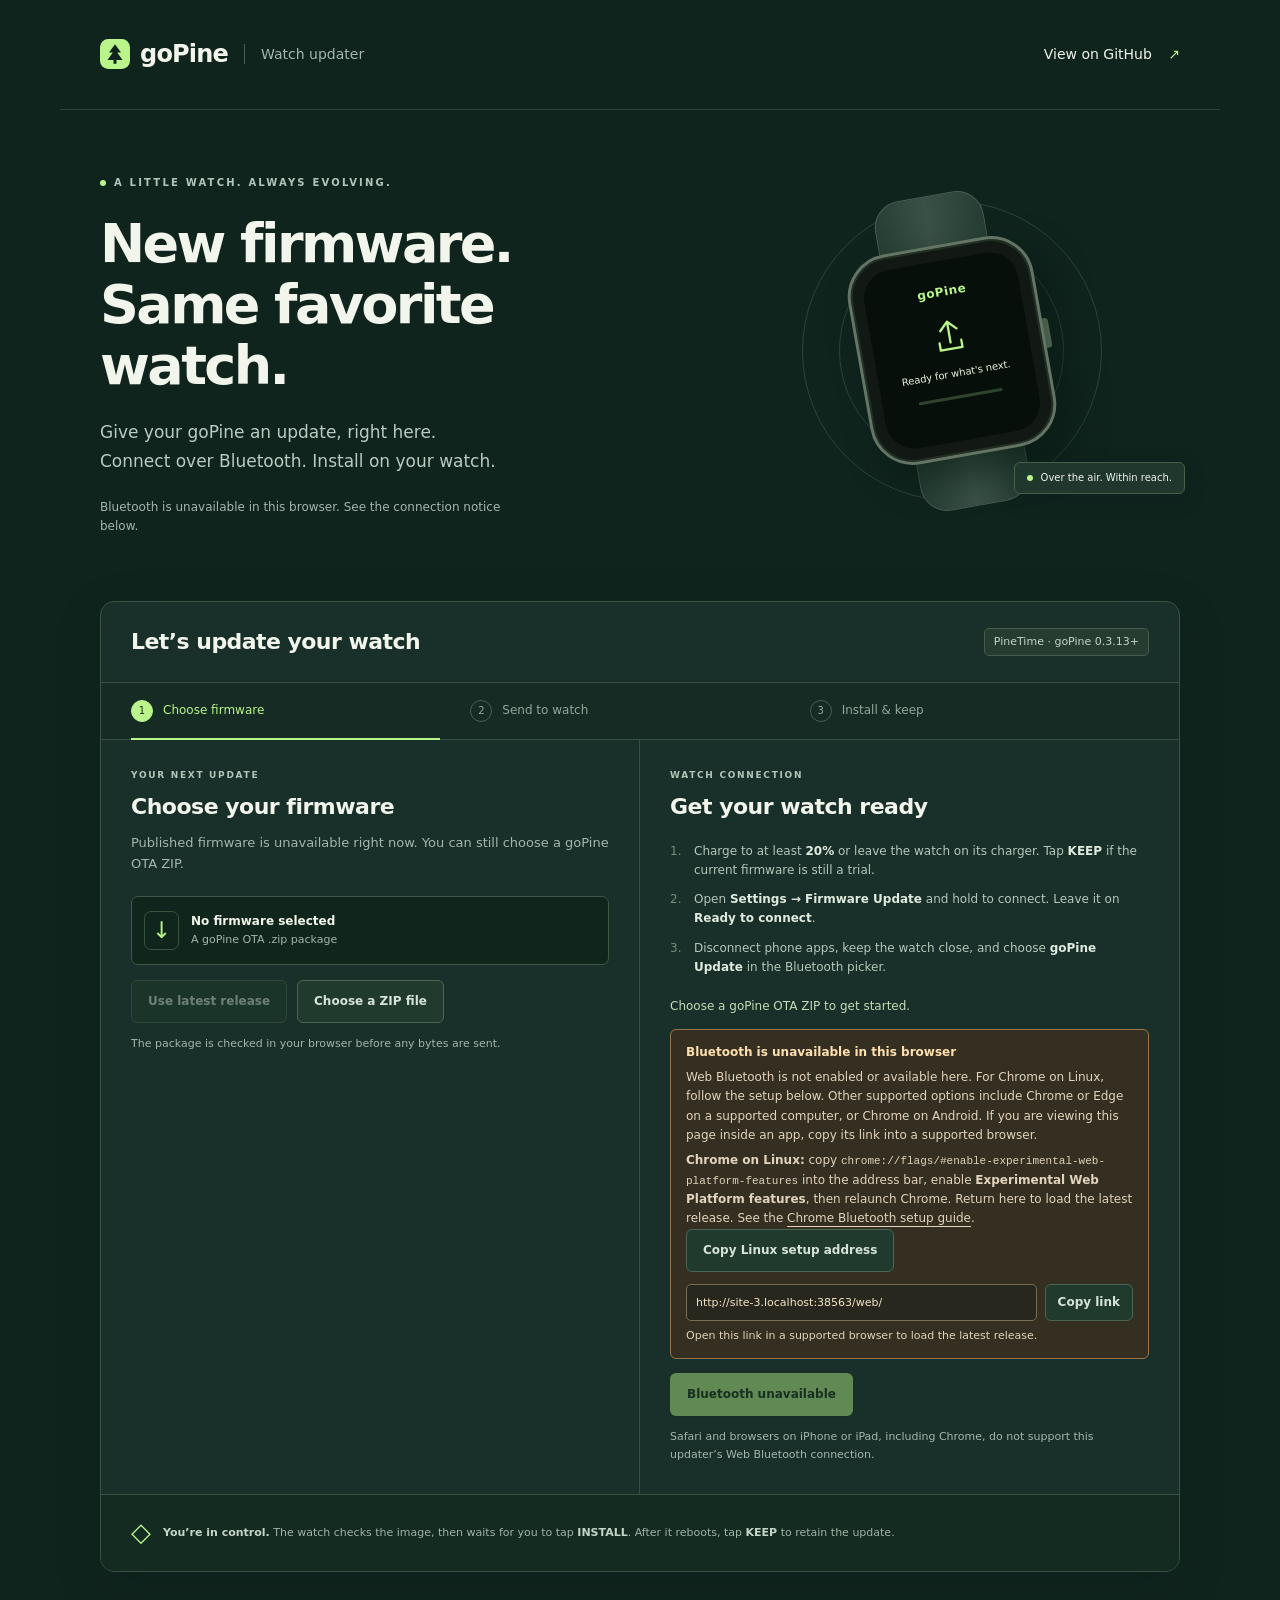
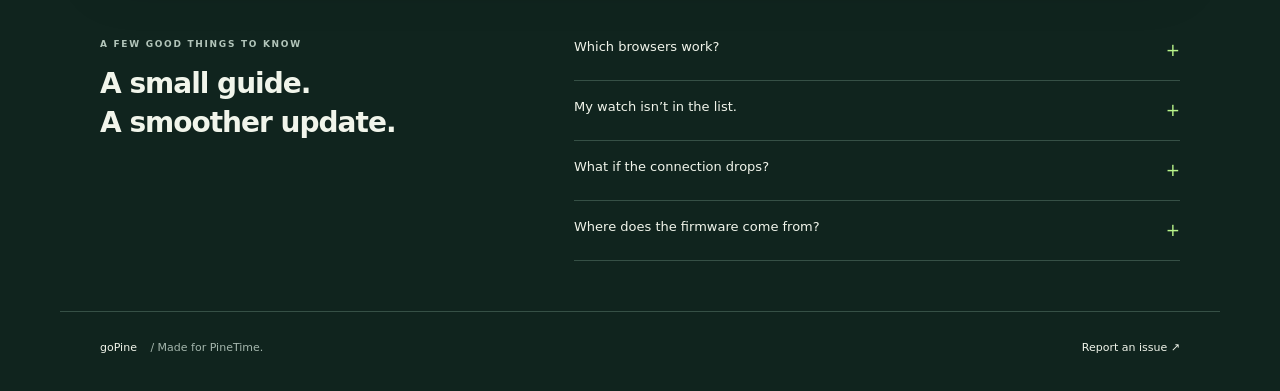
==== commit 94cfb00d: "Keep readable Bluetooth updater diagnostics across retries" ====
--- a/web/index.html
+++ b/web/index.html
@@ -47,6 +47,13 @@
           <div class="transfer-actions"><button id="connect" class="primary" aria-describedby="connect-reason" disabled>Connect &amp; update <span aria-hidden="true">↗︎</span></button><button id="pause" class="secondary" hidden>Pause</button><button id="resume" class="primary" hidden>Resume transfer</button><button id="confirmed" class="primary" hidden>It booted — I tapped KEEP</button></div>
           <button id="reset" class="text-button" hidden>Start over</button>
           <p class="field-note" id="transfer-help">Keep this tab open and your device awake during the transfer.</p>
+          <section id="diagnostics" class="diagnostics" aria-labelledby="diagnostic-title" hidden>
+            <div class="diagnostic-heading"><strong id="diagnostic-title">Connection diagnostics</strong><button id="copy-diagnostics" class="secondary">Copy diagnostics</button></div>
+            <p id="diagnostic-failure" class="diagnostic-failure" hidden></p>
+            <details id="diagnostic-details"><summary id="diagnostic-summary">Connection history</summary><pre id="diagnostic-history" tabindex="0" aria-label="Recent connection events"></pre></details>
+            <p id="diagnostic-copy-status" class="field-note" role="status" aria-live="polite"></p>
+            <div id="diagnostic-fallback" hidden><label for="diagnostic-text">Select and copy this diagnostic snapshot</label><textarea id="diagnostic-text" readonly rows="8" spellcheck="false"></textarea></div>
+          </section>
         </section>
       </div>
       <div id="error" class="error" role="alert" hidden></div>
--- a/web/style.css
+++ b/web/style.css
@@ -1,2 +1,3 @@
 :root{font-family:Inter,ui-sans-serif,system-ui,-apple-system,BlinkMacSystemFont,"Segoe UI",sans-serif;font-size:16px;line-height:1.6;color:#f1f5eb;background:#10241e;color-scheme:dark;--accent:#b9f58a;--muted:#a4b6ad;--line:#365046;--surface:#183029}*{box-sizing:border-box}body{margin:0}button,input{font:inherit}button,a,label,input,summary{-webkit-tap-highlight-color:transparent}button:focus-visible,a:focus-visible,summary:focus-visible,.file-button:focus-within{outline:3px solid var(--accent);outline-offset:5px}a{color:inherit;text-underline-offset:4px}button{cursor:pointer}button:disabled{cursor:not-allowed;opacity:.45}[hidden]{display:none!important}.wrap{max-width:1160px;margin-inline:auto;padding-inline:40px}.site-header{height:110px;display:flex;align-items:center;justify-content:space-between;border-bottom:1px solid #2a4238}.brand{display:flex;align-items:center;gap:10px;font-size:24px;font-weight:700;text-decoration:none;letter-spacing:-.8px}.brand-divider{height:20px;width:1px;background:#486056;margin:0 6px}.brand-label{font-weight:400;font-size:14px;color:var(--muted);letter-spacing:0}.source-link{font-size:14px;text-decoration:none}.source-link span{margin-left:12px;color:var(--accent)}.intro{display:grid;grid-template-columns:1.3fr 1fr;align-items:center;padding:55px 0 65px;gap:30px}.eyebrow{font-size:10px;letter-spacing:2.2px;font-weight:650;display:flex;align-items:center;gap:8px;color:#b2c5ba}.dot{display:inline-block;width:6px;height:6px;border-radius:50%;background:var(--accent)}h1{font-size:clamp(34px,4.6vw,54px);line-height:1.13;letter-spacing:-2.6px;font-weight:550;margin:22px 0}h2{font-size:22px;line-height:1.35;letter-spacing:-.55px;font-weight:550;margin:0}h3{font-size:22px;line-height:1.3;font-weight:550;letter-spacing:-.5px;margin:11px 0}.lead{font-size:17px;color:#bacbc2;line-height:1.7;margin:0 0 22px}.browser-note{font-size:12px;color:var(--muted);max-width:440px;margin:0}.browser-note.supported::before{content:'✓';color:var(--accent);margin-right:8px}.watch-scene{min-height:300px;position:relative;display:grid;place-items:center}.orbit{border:1px solid #2b4439;border-radius:50%;width:300px;height:300px;position:absolute}.orbit-two{width:225px;height:225px}.watch-strap{width:110px;height:314px;background:linear-gradient(90deg,#263e34,#3a5147 48%,#263e34);border:1px solid #4a5f54;border-radius:27px;transform:rotate(-10deg)}.watch-body{position:absolute;width:188px;height:213px;background:#121914;border:3px solid #647565;border-radius:43px;padding:13px;box-shadow:14px 18px 35px #06181090,inset 0 0 0 2px #222f25;transform:rotate(-10deg)}.watch-button{position:absolute;width:8px;height:30px;border-radius:3px;background:#799074;transform:translate(94px,-18px) rotate(-10deg)}.watch-screen{height:100%;background:#060f0a;border-radius:29px;display:flex;flex-direction:column;align-items:center;padding:22px 8px 20px;color:var(--accent)}.watch-brand{font-size:12px;letter-spacing:.5px;font-weight:600}.upload-icon{width:44px;height:44px;margin:12px 0 9px}.watch-screen>span:nth-of-type(2){font-size:10px;letter-spacing:-.1px;color:#e4f3dc;text-align:center}.watch-track{height:3px;width:85px;background:#2e432e;margin-top:14px;border-radius:3px;overflow:hidden}.watch-track span{display:block;height:100%;width:28%;background:var(--accent);transition:width .3s}.floating-label{position:absolute;right:-5px;bottom:14px;background:#20372e;border:1px solid #476148;border-radius:6px;padding:7px 12px;font-size:10px;box-shadow:0 5px 20px #0b191b50;display:flex;gap:8px;align-items:center}.updater{background:var(--surface);border:1px solid #385246;border-radius:14px;overflow:hidden;box-shadow:0 14px 50px #091b1620}.panel-heading{display:flex;align-items:center;justify-content:space-between;padding:25px 30px}.pill{font-size:11px;color:#c4d4c7;border:1px solid #445b4d;border-radius:5px;padding:4px 9px;background:#263c30}.steps{display:flex;list-style:none;padding:0 30px;margin:0;border-top:1px solid var(--line);border-bottom:1px solid var(--line);background:#152b24}.steps li{display:flex;gap:10px;align-items:center;position:relative;flex:1;font-size:12px;color:#93a79b;padding:17px 0}.steps li.active{color:var(--accent)}.steps li.active::after{content:'';height:2px;background:var(--accent);position:absolute;bottom:-1px;left:0;right:30px}.steps li>span{border:1px solid #45604e;border-radius:50%;width:22px;height:22px;display:grid;place-items:center;font-size:10px}.steps li.active>span{background:var(--accent);color:#18301a;border-color:var(--accent)}.steps li.complete>span{border-color:var(--accent);color:var(--accent)}.updater-grid{display:grid;grid-template-columns:1fr 1fr}.firmware-section,.transfer-section{padding:28px 30px 30px;min-width:0}.firmware-section{border-right:1px solid var(--line)}.small{font-size:9px;letter-spacing:1.7px;margin:0}.muted{color:var(--muted)}#release-description{font-size:13px;min-height:42px;margin:10px 0 21px}.firmware-choice{display:flex;gap:12px;align-items:center;border:1px solid #3d5847;background:#10251c;border-radius:7px;padding:14px 12px;margin:0 0 15px}.file-icon{font-size:23px;color:var(--accent);border:1px solid #38533e;border-radius:7px;display:grid;place-items:center;width:35px;height:39px;flex-shrink:0}.file-info{display:flex;flex:1;min-width:0;flex-direction:column;font-size:12px}.file-info strong{font-weight:550;overflow-wrap:anywhere}.file-info span{font-size:11px;color:var(--muted)}.validated{font-size:9px;border-radius:4px;background:#29462b;padding:2px 5px;color:var(--accent)}.file-actions{display:flex;gap:10px;flex-wrap:wrap}.primary,.secondary{display:inline-flex;align-items:center;justify-content:center;gap:20px;text-align:center;min-height:43px;padding:11px 16px;border-radius:6px;font-size:12px;font-weight:650;border:1px solid transparent;text-decoration:none;line-height:1.5}.primary{background:var(--accent);color:#192d15;box-shadow:0 2px 1px #060d0720}.primary:hover:not(:disabled){background:#cdfca9}.primary span{font-size:16px}.secondary{border-color:#4b6555;color:#d6e4d8;background:#203a2d}.secondary:hover:not(:disabled){background:#2b4737}.file-button{cursor:pointer;position:relative;overflow:hidden}.file-button input{position:absolute;width:100%;height:100%;inset:0;opacity:0;cursor:pointer}.file-button.disabled{opacity:.45;cursor:not-allowed}.file-button input:disabled{cursor:not-allowed}.field-note{font-size:11px;color:var(--muted);margin:12px 0 0;line-height:1.65}.instructions{padding:0;list-style:none;counter-reset:instructions;margin:20px 0}.instructions li{font-size:12px;color:#b5c7bb;padding-left:24px;position:relative;margin-bottom:10px}.instructions li::before{counter-increment:instructions;content:counter(instructions) '.';position:absolute;left:0;color:#728f78}.instructions strong{color:#e0eade;font-weight:550}.status{font-size:12px;color:#c4dbb8;margin:18px 0 12px;min-height:20px}.transfer-actions{display:flex;gap:9px;flex-wrap:wrap}.text-button{background:transparent;border:0;padding:8px 0;font-size:12px;color:var(--muted);text-decoration:underline;text-underline-offset:3px}.panel-footer{display:flex;gap:12px;align-items:center;border-top:1px solid var(--line);padding:17px 30px;background:#142b22}.panel-footer>span{color:var(--accent);font-size:26px}.panel-footer p{margin:0;font-size:11px;color:#9fb4a6}.panel-footer strong{font-weight:600;color:#c5d6c7}.error{margin:0 30px 20px;padding:12px 15px;color:#ffd9b8;border:1px solid #8f694a;background:#49382a;border-radius:6px;font-size:13px;overflow-wrap:anywhere}.progress-heading{display:flex;justify-content:space-between;align-items:center;font-size:12px;margin:24px 0 8px}.progress-heading strong{color:var(--accent);font-size:20px;font-variant-numeric:tabular-nums}progress{appearance:none;width:100%;height:8px;border:0;border-radius:5px;background:#304d38;overflow:hidden}progress::-webkit-progress-bar{background:#304d38}progress::-webkit-progress-value{background:var(--accent);border-radius:5px;transition:width .2s}progress::-moz-progress-bar{background:var(--accent)}#package-details{margin-top:15px;font-size:11px}#package-details summary{color:#c7d9bc}dl{font-size:11px;margin:10px 0}dt{color:var(--muted);margin-top:5px}dd{margin:0}.hash{font:10px/1.6 ui-monospace,monospace;overflow-wrap:anywhere}.text-link{display:inline-block;font-size:11px;margin-top:14px;color:#c5dfa9}.help{display:grid;grid-template-columns:1fr 1.5fr;gap:70px;padding:65px 0 50px}.help h2{font-size:28px;letter-spacing:-1px;margin-top:13px;line-height:1.4}.questions details{border-bottom:1px solid var(--line);padding:16px 0}.questions details:first-child{padding-top:0}.questions summary{font-size:13px;cursor:pointer;list-style:none;display:flex;justify-content:space-between;gap:20px}.questions summary::after{content:'+';color:var(--accent);font-size:17px}.questions details[open] summary::after{content:'−'}.questions p{font-size:12px;color:#abc0b1;margin:13px 0 0}.site-footer{display:flex;justify-content:space-between;align-items:center;border-top:1px solid var(--line);padding-block:27px 35px;font-size:11px}.site-footer a{text-decoration:none}.site-footer .muted{margin-left:10px}#watch-fill{width:0}@media(min-width:1400px){.intro{padding-block:65px 75px}.wrap{max-width:1200px}}@media(max-width:760px){.wrap{padding-inline:22px}.site-header{height:85px}.brand-label,.brand-divider{display:none}.source-link{font-size:12px}.intro{padding:40px 0 45px;gap:5px;grid-template-columns:1.25fr 1fr}h1{font-size:36px;letter-spacing:-1.7px}.lead{font-size:14px}.intro .eyebrow{font-size:8px;letter-spacing:1px}.watch-scene{transform:scale(.8);min-height:260px}.orbit-one{width:260px;height:260px}.floating-label{display:none}.panel-heading{padding:20px;gap:10px;flex-wrap:wrap}.panel-heading h2{font-size:20px}.steps{padding-inline:20px}.steps li{gap:7px;font-size:11px}.steps li.active::after{right:15px}.firmware-section,.transfer-section{padding:23px 20px}.file-actions{flex-direction:column}.file-actions .secondary{width:100%}.help{gap:30px;padding-block:45px}.help h2{font-size:23px}.panel-footer{padding:15px 20px}.error{margin-inline:20px}}@media(max-width:560px){.intro{grid-template-columns:1fr;padding-top:30px}.watch-scene{display:none}h1{font-size:40px;margin-block:20px}.lead br{display:none}.lead{font-size:15px}.updater-grid{grid-template-columns:1fr}.firmware-section{border-right:0;border-bottom:1px solid var(--line)}.file-actions{flex-direction:row}.file-actions .secondary{width:auto;flex:1;white-space:nowrap}.steps{padding-inline:16px}.steps li{flex-direction:column;align-items:flex-start;gap:6px;font-size:10px;padding-block:14px}.steps li.active::after{right:13px}.steps li>span{width:20px;height:20px}.panel-heading{padding:20px}.pill{font-size:10px}.help{grid-template-columns:1fr;gap:25px;padding-block:35px}.help h2 br{display:none}.help h2{font-size:24px}.site-footer{gap:15px;align-items:flex-start}.site-footer .muted{display:block;margin:3px 0 0}.primary{min-height:46px}#transfer-help{margin-top:14px}.panel-footer{align-items:flex-start}.browser-note{font-size:11px}.questions summary{font-size:14px}.questions p{font-size:13px}}@media(prefers-reduced-motion:reduce){*{transition:none!important}}
 .connection-notice{padding:13px 15px;margin:0 0 14px;border:1px solid #486047;border-radius:6px;background:#15291f;font-size:12px;line-height:1.6}.connection-notice>strong{display:block;color:#dbebd0;font-weight:650}.connection-notice p{margin:6px 0 0;color:#baceb1}.connection-notice.unavailable{border-color:#99764c;background:#352f21}.connection-notice.unavailable>strong{color:#ffe0b1}.connection-notice.unavailable p{color:#e2d4bc}.connection-notice code,.questions code{font-size:11px;overflow-wrap:anywhere}.copy-link-row{display:flex;gap:8px;margin-top:12px}.copy-link-row input{flex:1;min-width:0;width:100%;border:1px solid #796d53;background:#28271d;color:#f3e5c9;padding:9px;border-radius:5px;font-size:11px}.copy-link-row .secondary{flex-shrink:0;min-height:37px;padding:8px 12px}.connection-notice #copy-status{font-size:11px}input:focus-visible{outline:3px solid var(--accent);outline-offset:3px}
+.diagnostics{margin-top:20px;padding-top:16px;border-top:1px solid var(--line);font-size:11px}.diagnostic-heading{display:flex;align-items:center;justify-content:space-between;flex-wrap:wrap;gap:10px}.diagnostic-heading>strong{font-size:12px;font-weight:600}.diagnostic-heading .secondary{min-height:36px;padding:7px 11px;font-size:11px}.diagnostic-failure{padding:10px 12px;background:#352f21;border-left:2px solid #bc9364;color:#f0d3b0;overflow-wrap:anywhere;line-height:1.6}.diagnostics details{margin-top:12px}.diagnostics summary{cursor:pointer;color:#c9d9c1}.diagnostics pre,.diagnostics textarea{width:100%;font:10px/1.7 ui-monospace,monospace;border:1px solid var(--line);background:#10251c;border-radius:5px;color:#c8d9ce;padding:10px;white-space:pre-wrap;overflow-wrap:anywhere}.diagnostics pre{max-height:260px;overflow:auto;user-select:text}.diagnostics textarea{resize:vertical;min-height:150px}.diagnostics label{display:block;margin:12px 0 6px;color:var(--muted)}.diagnostics pre:focus-visible,.diagnostics textarea:focus-visible{outline:2px solid var(--accent);outline-offset:3px}
